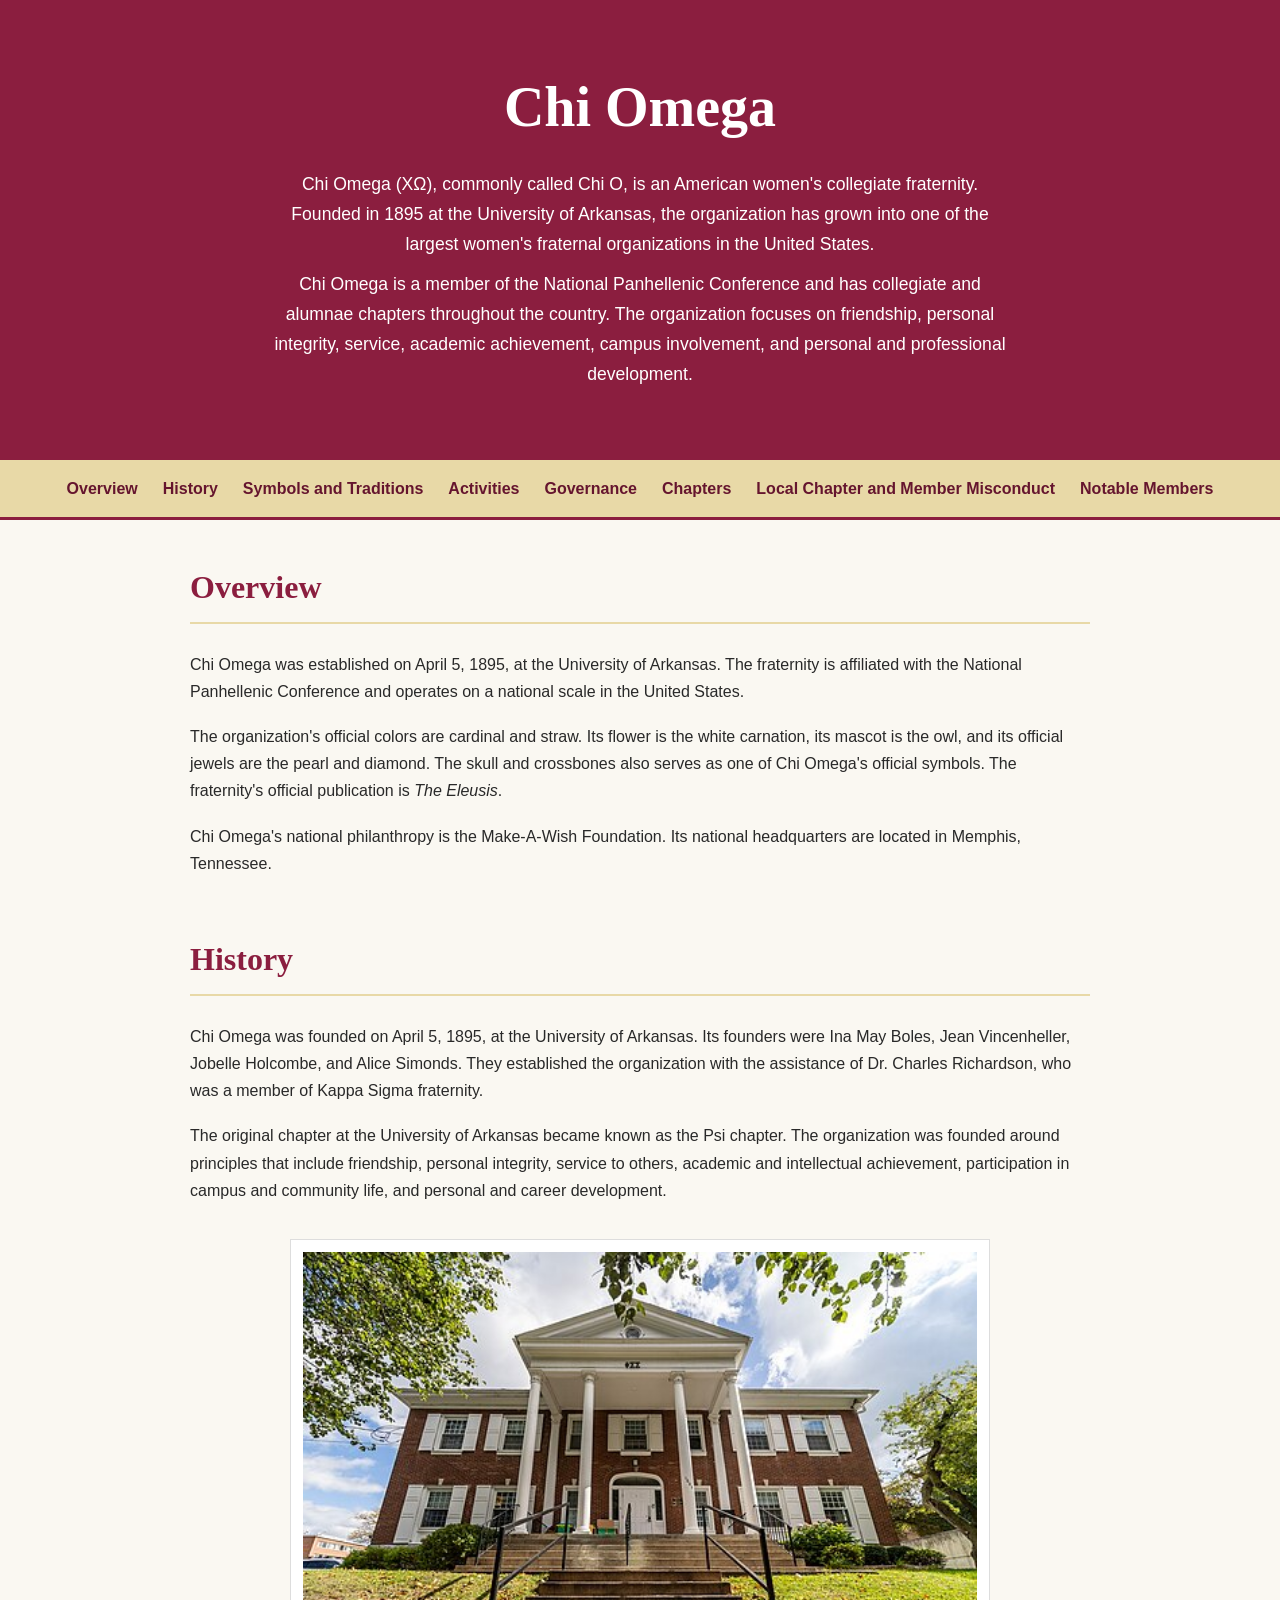
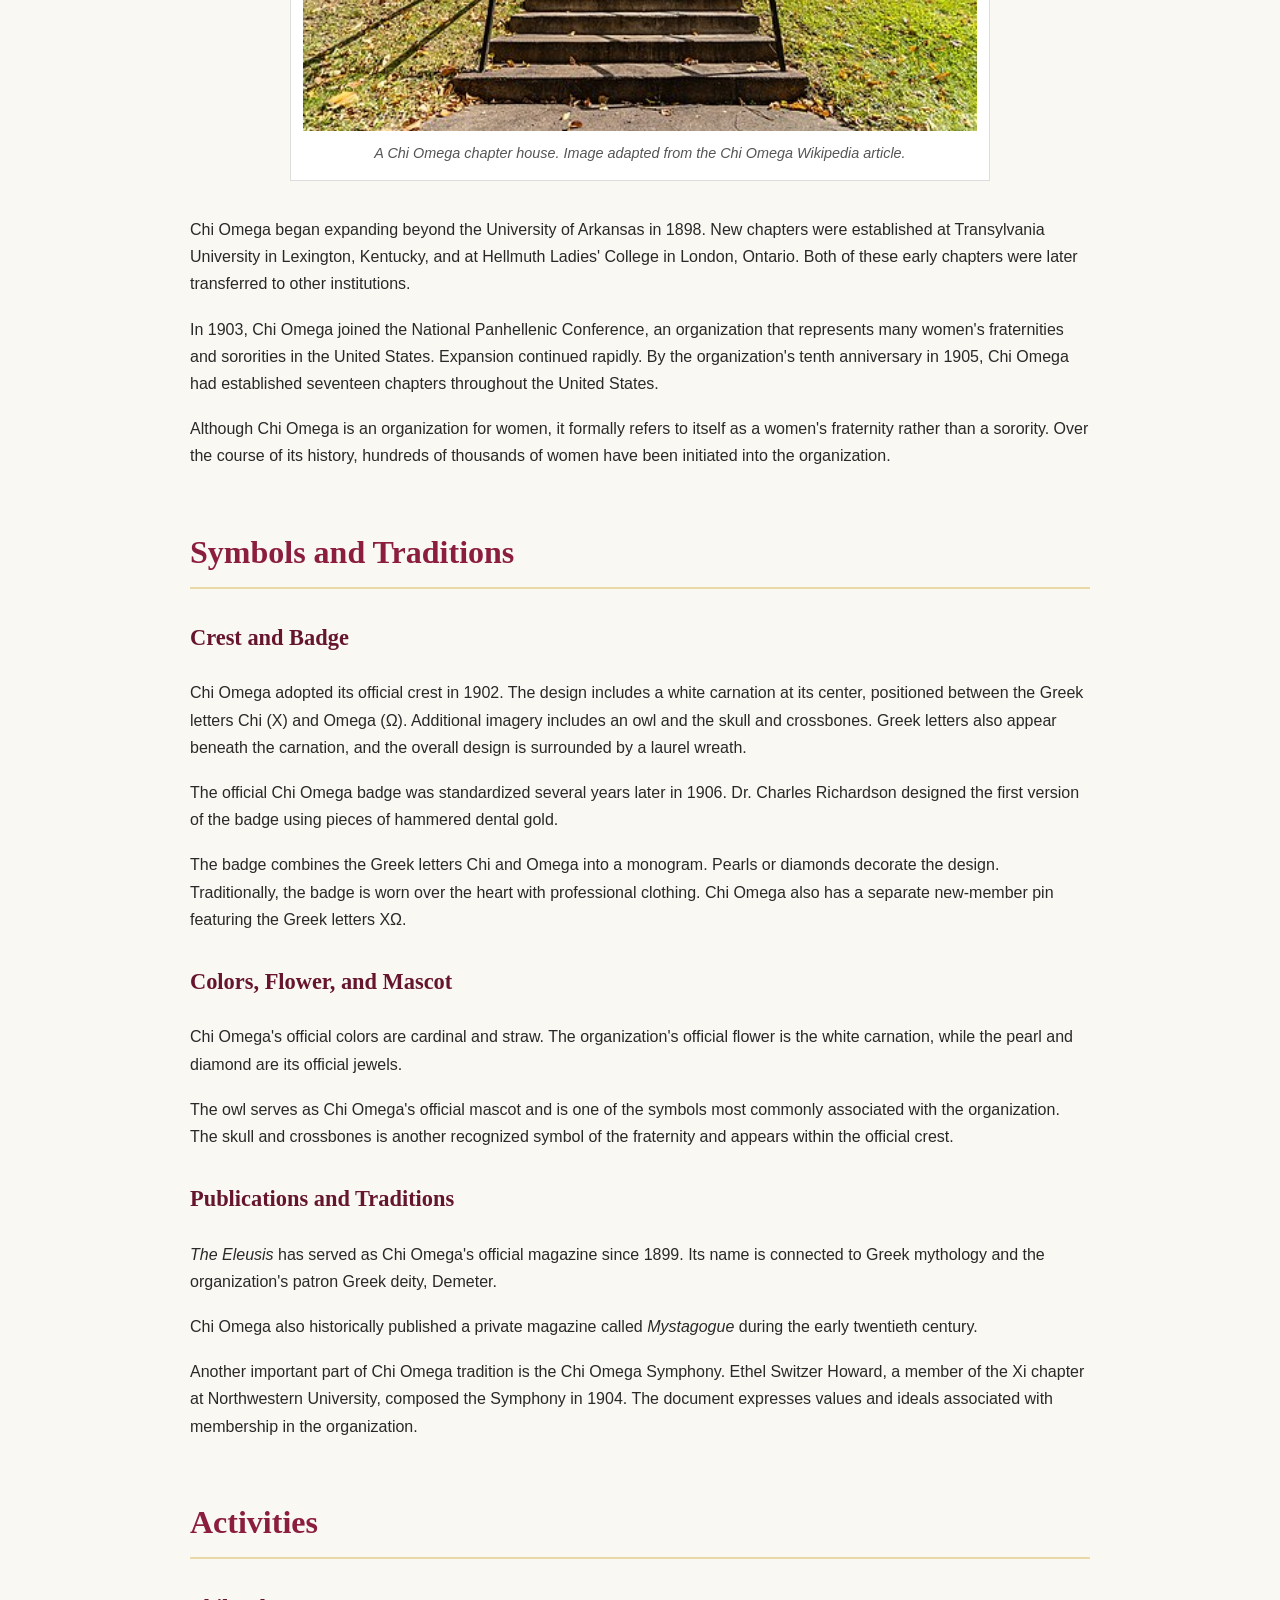
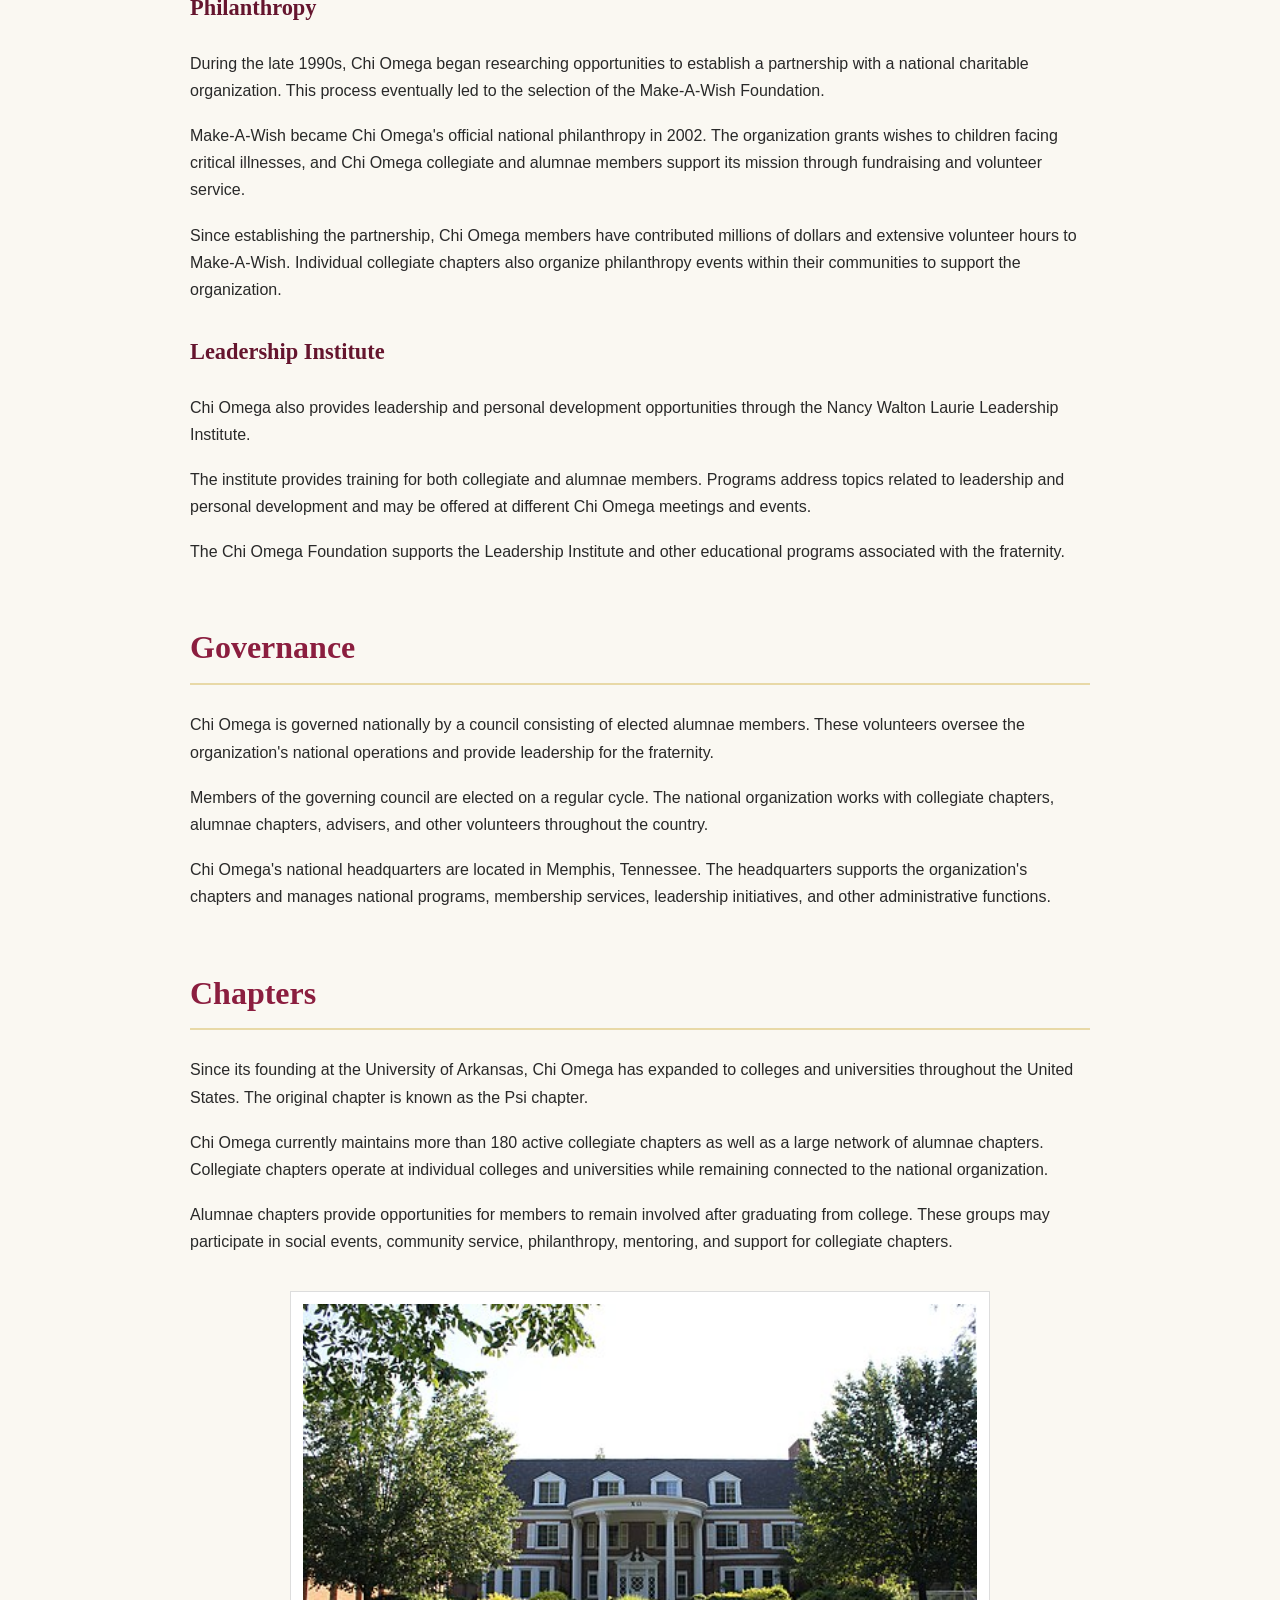
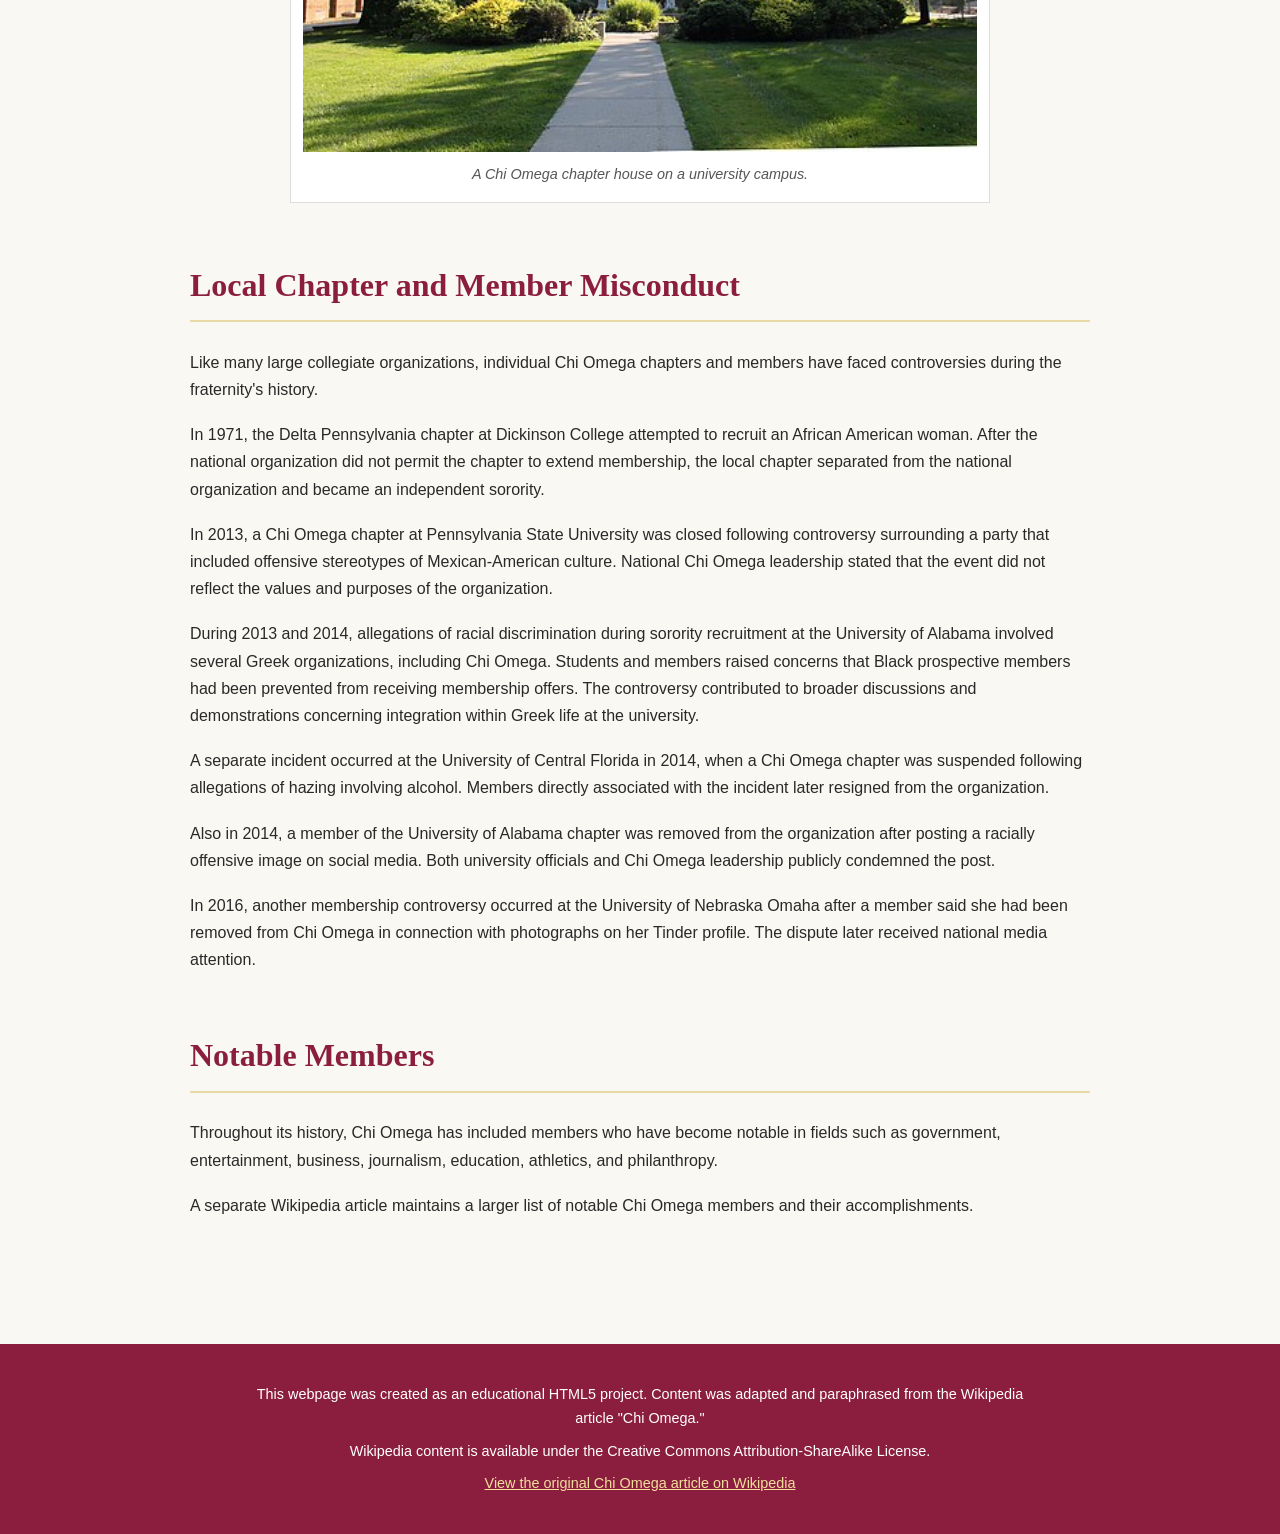
==== Wikipedia/wikipedia.html @ 3494bb2b "wikipedia assignment" ====
<!DOCTYPE html>
<html lang="en">

<head>
    <meta charset="UTF-8">
    <meta name="viewport" content="width=device-width, initial-scale=1.0">

    <title>Chi Omega</title>

    <link rel="stylesheet" href="style.css">
</head>

<body>

    <!-- Skip link for screen reader and keyboard users -->
    <a class="sr-only" href="#main-content">Skip to main content</a>

    <header>

        <h1>Chi Omega</h1>

        <p>
            Chi Omega (ΧΩ), commonly called Chi O, is an American women's
            collegiate fraternity. Founded in 1895 at the University of
            Arkansas, the organization has grown into one of the largest
            women's fraternal organizations in the United States.
        </p>

        <p>
            Chi Omega is a member of the National Panhellenic Conference and
            has collegiate and alumnae chapters throughout the country. The
            organization focuses on friendship, personal integrity, service,
            academic achievement, campus involvement, and personal and
            professional development.
        </p>

    </header>

    <nav aria-label="Article navigation">

        <h2 class="sr-only">Article Navigation</h2>

        <ul>
            <li><a href="#overview">Overview</a></li>
            <li><a href="#history">History</a></li>
            <li><a href="#symbols">Symbols and Traditions</a></li>
            <li><a href="#activities">Activities</a></li>
            <li><a href="#governance">Governance</a></li>
            <li><a href="#chapters">Chapters</a></li>
            <li><a href="#misconduct">Local Chapter and Member Misconduct</a></li>
            <li><a href="#members">Notable Members</a></li>
        </ul>

    </nav>

    <main id="main-content">

        <section id="overview">

            <h2>Overview</h2>

            <p>
                Chi Omega was established on April 5, 1895, at the University
                of Arkansas. The fraternity is affiliated with the National
                Panhellenic Conference and operates on a national scale in
                the United States.
            </p>

            <p>
                The organization's official colors are cardinal and straw.
                Its flower is the white carnation, its mascot is the owl, and
                its official jewels are the pearl and diamond. The skull and
                crossbones also serves as one of Chi Omega's official symbols.
                The fraternity's official publication is <cite>The Eleusis</cite>.
            </p>

            <p>
                Chi Omega's national philanthropy is the Make-A-Wish
                Foundation. Its national headquarters are located in Memphis,
                Tennessee.
            </p>

        </section>

        <section id="history">

            <h2>History</h2>

            <p>
                Chi Omega was founded on April 5, 1895, at the University of
                Arkansas. Its founders were Ina May Boles, Jean Vincenheller,
                Jobelle Holcombe, and Alice Simonds. They established the
                organization with the assistance of Dr. Charles Richardson,
                who was a member of Kappa Sigma fraternity.
            </p>

            <p>
                The original chapter at the University of Arkansas became
                known as the Psi chapter. The organization was founded around
                principles that include friendship, personal integrity,
                service to others, academic and intellectual achievement,
                participation in campus and community life, and personal and
                career development.
            </p>


            <figure>

                <img
                    src="images/Upsilon_Alpha_Chapter_House_at_Syracuse_University_(now_Phi_Sigma_Sigma).jpg"
                    alt="Historic Chi Omega chapter house">

                <figcaption>
                    A Chi Omega chapter house. Image adapted from the
                    Chi Omega Wikipedia article.
                </figcaption>

            </figure>


            <p>
                Chi Omega began expanding beyond the University of Arkansas
                in 1898. New chapters were established at Transylvania
                University in Lexington, Kentucky, and at Hellmuth Ladies'
                College in London, Ontario. Both of these early chapters were
                later transferred to other institutions.
            </p>

            <p>
                In 1903, Chi Omega joined the National Panhellenic Conference,
                an organization that represents many women's fraternities and
                sororities in the United States. Expansion continued rapidly.
                By the organization's tenth anniversary in 1905, Chi Omega had
                established seventeen chapters throughout the United States.
            </p>

            <p>
                Although Chi Omega is an organization for women, it formally
                refers to itself as a women's fraternity rather than a
                sorority. Over the course of its history, hundreds of
                thousands of women have been initiated into the organization.
            </p>

        </section>

        <section id="symbols">

            <h2>Symbols and Traditions</h2>


            <section>

                <h3>Crest and Badge</h3>

                <p>
                    Chi Omega adopted its official crest in 1902. The design
                    includes a white carnation at its center, positioned
                    between the Greek letters Chi (Χ) and Omega (Ω).
                    Additional imagery includes an owl and the skull and
                    crossbones. Greek letters also appear beneath the
                    carnation, and the overall design is surrounded by a
                    laurel wreath.
                </p>

                <p>
                    The official Chi Omega badge was standardized several
                    years later in 1906. Dr. Charles Richardson designed the
                    first version of the badge using pieces of hammered
                    dental gold.
                </p>

                <p>
                    The badge combines the Greek letters Chi and Omega into
                    a monogram. Pearls or diamonds decorate the design.
                    Traditionally, the badge is worn over the heart with
                    professional clothing. Chi Omega also has a separate
                    new-member pin featuring the Greek letters ΧΩ.
                </p>

            </section>


            <section>

                <h3>Colors, Flower, and Mascot</h3>

                <p>
                    Chi Omega's official colors are cardinal and straw.
                    The organization's official flower is the white
                    carnation, while the pearl and diamond are its official
                    jewels.
                </p>

                <p>
                    The owl serves as Chi Omega's official mascot and is one
                    of the symbols most commonly associated with the
                    organization. The skull and crossbones is another
                    recognized symbol of the fraternity and appears within
                    the official crest.
                </p>

            </section>


            <section>

                <h3>Publications and Traditions</h3>

                <p>
                    <cite>The Eleusis</cite> has served as Chi Omega's official
                    magazine since 1899. Its name is connected to Greek
                    mythology and the organization's patron Greek deity,
                    Demeter.
                </p>

                <p>
                    Chi Omega also historically published a private magazine
                    called <cite>Mystagogue</cite> during the early twentieth
                    century.
                </p>

                <p>
                    Another important part of Chi Omega tradition is the
                    Chi Omega Symphony. Ethel Switzer Howard, a member of the
                    Xi chapter at Northwestern University, composed the
                    Symphony in 1904. The document expresses values and ideals
                    associated with membership in the organization.
                </p>

            </section>

        </section>


        <section id="activities">

            <h2>Activities</h2>


            <section>

                <h3>Philanthropy</h3>

                <p>
                    During the late 1990s, Chi Omega began researching
                    opportunities to establish a partnership with a national
                    charitable organization. This process eventually led to
                    the selection of the Make-A-Wish Foundation.
                </p>

                <p>
                    Make-A-Wish became Chi Omega's official national
                    philanthropy in 2002. The organization grants wishes to
                    children facing critical illnesses, and Chi Omega
                    collegiate and alumnae members support its mission through
                    fundraising and volunteer service.
                </p>

                <p>
                    Since establishing the partnership, Chi Omega members have
                    contributed millions of dollars and extensive volunteer
                    hours to Make-A-Wish. Individual collegiate chapters also
                    organize philanthropy events within their communities to
                    support the organization.
                </p>

            </section>


            <section>

                <h3>Leadership Institute</h3>

                <p>
                    Chi Omega also provides leadership and personal
                    development opportunities through the Nancy Walton Laurie
                    Leadership Institute.
                </p>

                <p>
                    The institute provides training for both collegiate and
                    alumnae members. Programs address topics related to
                    leadership and personal development and may be offered at
                    different Chi Omega meetings and events.
                </p>

                <p>
                    The Chi Omega Foundation supports the Leadership
                    Institute and other educational programs associated with
                    the fraternity.
                </p>

            </section>

        </section>

        <section id="governance">

            <h2>Governance</h2>

            <p>
                Chi Omega is governed nationally by a council consisting of
                elected alumnae members. These volunteers oversee the
                organization's national operations and provide leadership
                for the fraternity.
            </p>

            <p>
                Members of the governing council are elected on a regular
                cycle. The national organization works with collegiate
                chapters, alumnae chapters, advisers, and other volunteers
                throughout the country.
            </p>

            <p>
                Chi Omega's national headquarters are located in Memphis,
                Tennessee. The headquarters supports the organization's
                chapters and manages national programs, membership services,
                leadership initiatives, and other administrative functions.
            </p>

        </section>

        <section id="chapters">

            <h2>Chapters</h2>

            <p>
                Since its founding at the University of Arkansas, Chi Omega
                has expanded to colleges and universities throughout the
                United States. The original chapter is known as the Psi
                chapter.
            </p>

            <p>
                Chi Omega currently maintains more than 180 active collegiate
                chapters as well as a large network of alumnae chapters.
                Collegiate chapters operate at individual colleges and
                universities while remaining connected to the national
                organization.
            </p>

            <p>
                Alumnae chapters provide opportunities for members to remain
                involved after graduating from college. These groups may
                participate in social events, community service,
                philanthropy, mentoring, and support for collegiate chapters.
            </p>

            <figure>

                <img
                    src="images/Chi_Omega_Fraternity_House,_1525_Washtenaw_Avenue,_Ann_Arbor,_Michigan_-_panoramio.jpg"
                    alt="Chi Omega chapter house on a university campus">

                <figcaption>
                    A Chi Omega chapter house on a university campus.
                </figcaption>

            </figure>

        </section>


        <section id="misconduct">

            <h2>Local Chapter and Member Misconduct</h2>

            <p>
                Like many large collegiate organizations, individual Chi
                Omega chapters and members have faced controversies during
                the fraternity's history.
            </p>

            <p>
                In 1971, the Delta Pennsylvania chapter at Dickinson College
                attempted to recruit an African American woman. After the
                national organization did not permit the chapter to extend
                membership, the local chapter separated from the national
                organization and became an independent sorority.
            </p>

            <p>
                In 2013, a Chi Omega chapter at Pennsylvania State University
                was closed following controversy surrounding a party that
                included offensive stereotypes of Mexican-American culture.
                National Chi Omega leadership stated that the event did not
                reflect the values and purposes of the organization.
            </p>

            <p>
                During 2013 and 2014, allegations of racial discrimination
                during sorority recruitment at the University of Alabama
                involved several Greek organizations, including Chi Omega.
                Students and members raised concerns that Black prospective
                members had been prevented from receiving membership offers.
                The controversy contributed to broader discussions and
                demonstrations concerning integration within Greek life at
                the university.
            </p>

            <p>
                A separate incident occurred at the University of Central
                Florida in 2014, when a Chi Omega chapter was suspended
                following allegations of hazing involving alcohol. Members
                directly associated with the incident later resigned from
                the organization.
            </p>

            <p>
                Also in 2014, a member of the University of Alabama chapter
                was removed from the organization after posting a racially
                offensive image on social media. Both university officials
                and Chi Omega leadership publicly condemned the post.
            </p>

            <p>
                In 2016, another membership controversy occurred at the
                University of Nebraska Omaha after a member said she had been
                removed from Chi Omega in connection with photographs on her
                Tinder profile. The dispute later received national media
                attention.
            </p>

        </section>

        <section id="members">

            <h2>Notable Members</h2>

            <p>
                Throughout its history, Chi Omega has included members who
                have become notable in fields such as government,
                entertainment, business, journalism, education, athletics,
                and philanthropy.
            </p>

            <p>
                A separate Wikipedia article maintains a larger list of
                notable Chi Omega members and their accomplishments.
            </p>

        </section>


    </main>

    <footer>

        <h2 class="sr-only">Sources and Attribution</h2>

        <p>
            This webpage was created as an educational HTML5 project.
            Content was adapted and paraphrased from the Wikipedia article
            "Chi Omega."
        </p>

        <p>
            Wikipedia content is available under the Creative Commons
            Attribution-ShareAlike License.
        </p>

        <p>
            <a href="https://en.wikipedia.org/wiki/Chi_Omega">
                View the original Chi Omega article on Wikipedia
            </a>
        </p>

    </footer>


</body>

</html>
---- Wikipedia/style.css ----
* {
    box-sizing: border-box;
}

html {
    scroll-behavior: smooth;
}

body {
    margin: 0;
    font-family: Arial, Helvetica, sans-serif;
    background-color: #faf8f2;
    color: #292929;
    line-height: 1.7;
}

.sr-only {
    border: 0;
    clip: rect(0, 0, 0, 0);
    height: 1px;
    margin: -1px;
    overflow: hidden;
    padding: 0;
    position: absolute;
    white-space: nowrap;
    width: 1px;
}

header {
    background-color: #8b1e3f;
    color: white;
    text-align: center;
    padding: 60px 20px;
}

header h1 {
    font-family: Georgia, "Times New Roman", serif;
    font-size: 3.5rem;
    margin: 0 0 15px;
}

header p {
    max-width: 750px;
    margin: 10px auto;
    font-size: 1.1rem;
}

nav {
    background-color: #e8d9a7;
    padding: 15px 20px;
    border-bottom: 3px solid #8b1e3f;
}

nav ul {
    list-style: none;
    padding: 0;
    margin: 0;
    display: flex;
    justify-content: center;
    flex-wrap: wrap;
    gap: 10px 25px;
}

nav a {
    color: #65152e;
    text-decoration: none;
    font-weight: bold;
}

nav a:hover,
nav a:focus {
    color: #000;
    text-decoration: underline;
}

main {
    max-width: 950px;
    margin: 0 auto;
    padding: 40px 25px;
}

main > section {
    margin-bottom: 55px;
}

h2 {
    font-family: Georgia, "Times New Roman", serif;
    color: #8b1e3f;
    font-size: 2rem;
    border-bottom: 2px solid #e8d9a7;
    padding-bottom: 8px;
    margin-top: 0;
}

h3 {
    font-family: Georgia, "Times New Roman", serif;
    color: #65152e;
    font-size: 1.4rem;
    margin-top: 30px;
}

p {
    margin-bottom: 18px;
}

section section {
    margin-top: 30px;
}

figure {
    max-width: 700px;
    margin: 35px auto;
    padding: 12px;
    background-color: white;
    border: 1px solid #ddd;
}

figure img {
    display: block;
    width: 100%;
    height: auto;
}

figcaption {
    font-size: 0.9rem;
    color: #555;
    text-align: center;
    padding: 10px 5px 3px;
    font-style: italic;
}

main a {
    color: #8b1e3f;
}

main a:hover,
main a:focus {
    color: #65152e;
    text-decoration: none;
}

footer {
    background-color: #8b1e3f;
    color: white;
    text-align: center;
    padding: 30px 20px;
    margin-top: 30px;
}

footer p {
    max-width: 800px;
    margin: 8px auto;
    font-size: 0.9rem;
}

footer a {
    color: #f2df9b;
}

footer a:hover,
footer a:focus {
    color: white;
}

a:focus {
    outline: 3px solid #000;
    outline-offset: 3px;
}

.sr-only:focus {
    clip: auto;
    height: auto;
    width: auto;
    margin: 0;
    overflow: visible;
    position: fixed;
    top: 10px;
    left: 10px;
    padding: 10px 15px;
    background-color: white;
    color: #8b1e3f;
    font-weight: bold;
    z-index: 1000;
}

@media (max-width: 700px) {

    header {
        padding: 40px 20px;
    }

    header h1 {
        font-size: 2.5rem;
    }

    nav ul {
        flex-direction: column;
        align-items: center;
        gap: 8px;
    }

    main {
        padding: 30px 18px;
    }

    h2 {
        font-size: 1.7rem;
    }

    h3 {
        font-size: 1.25rem;
    }

}
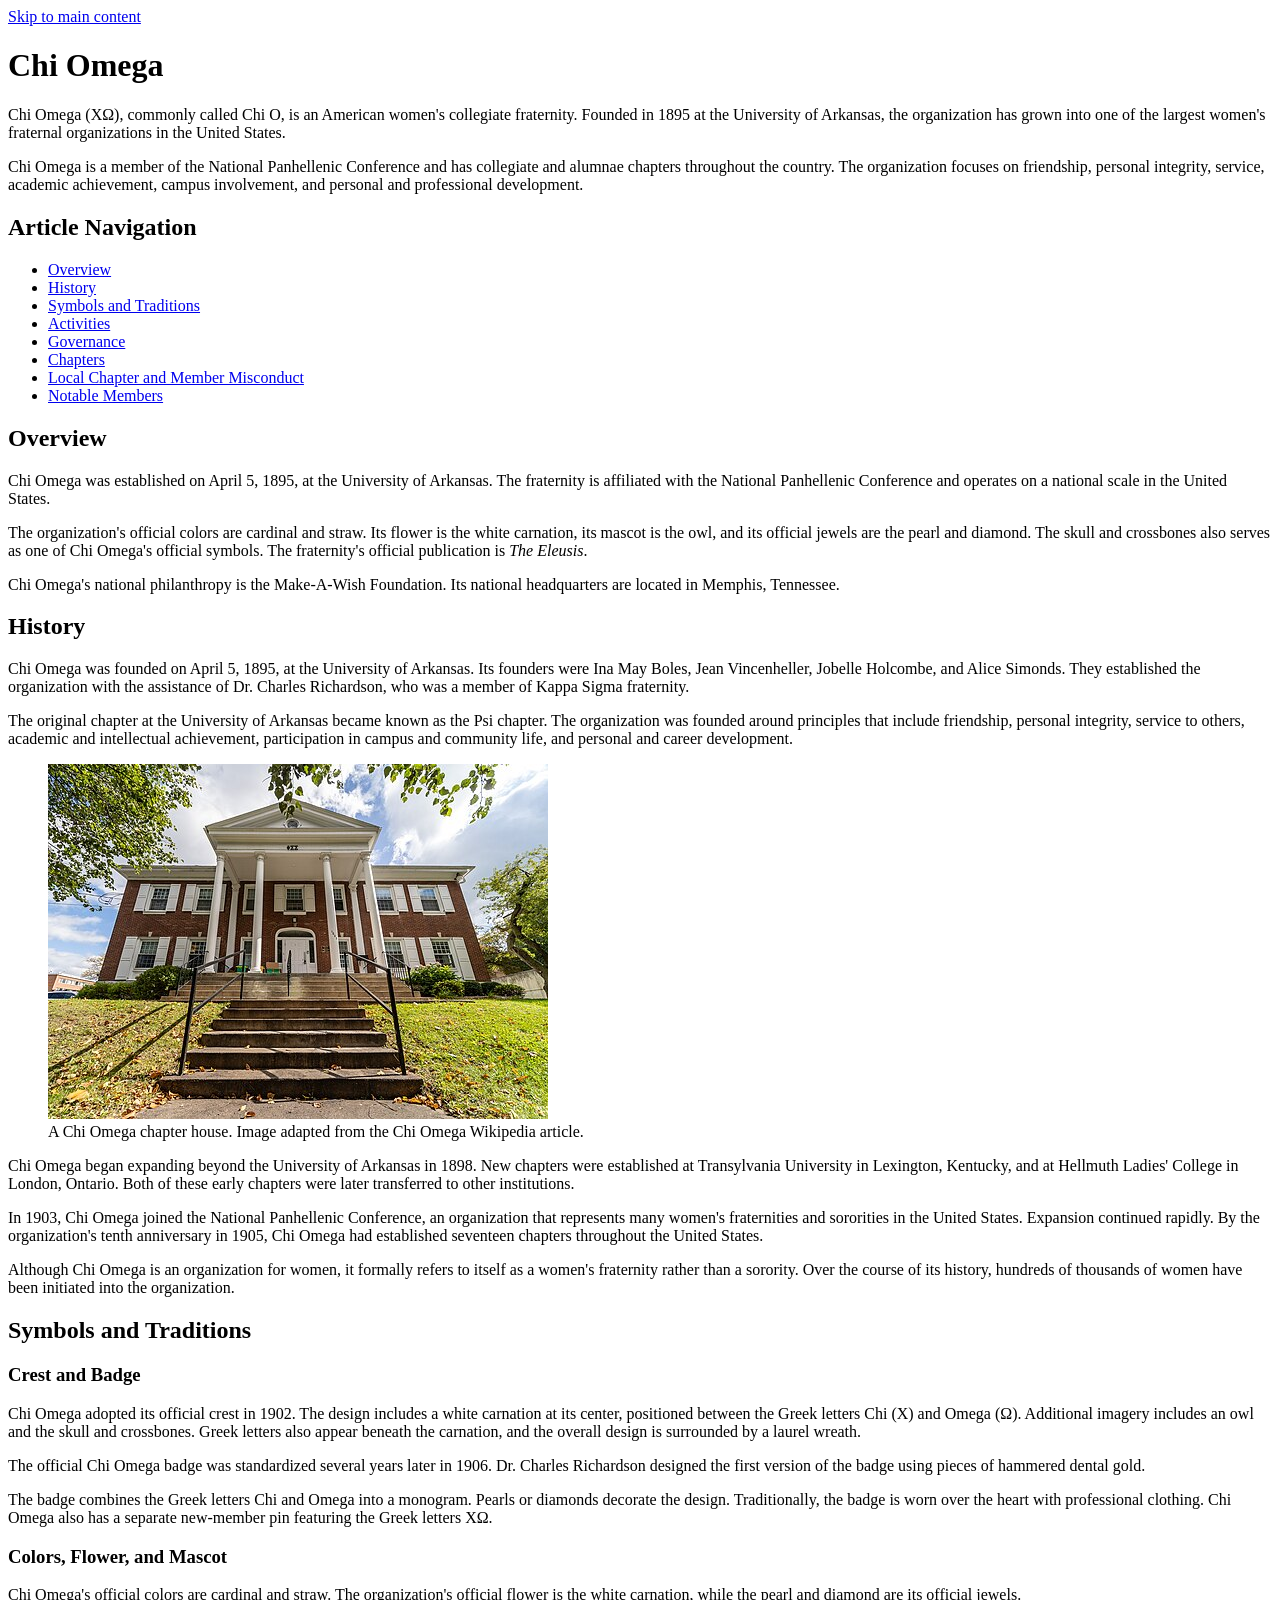
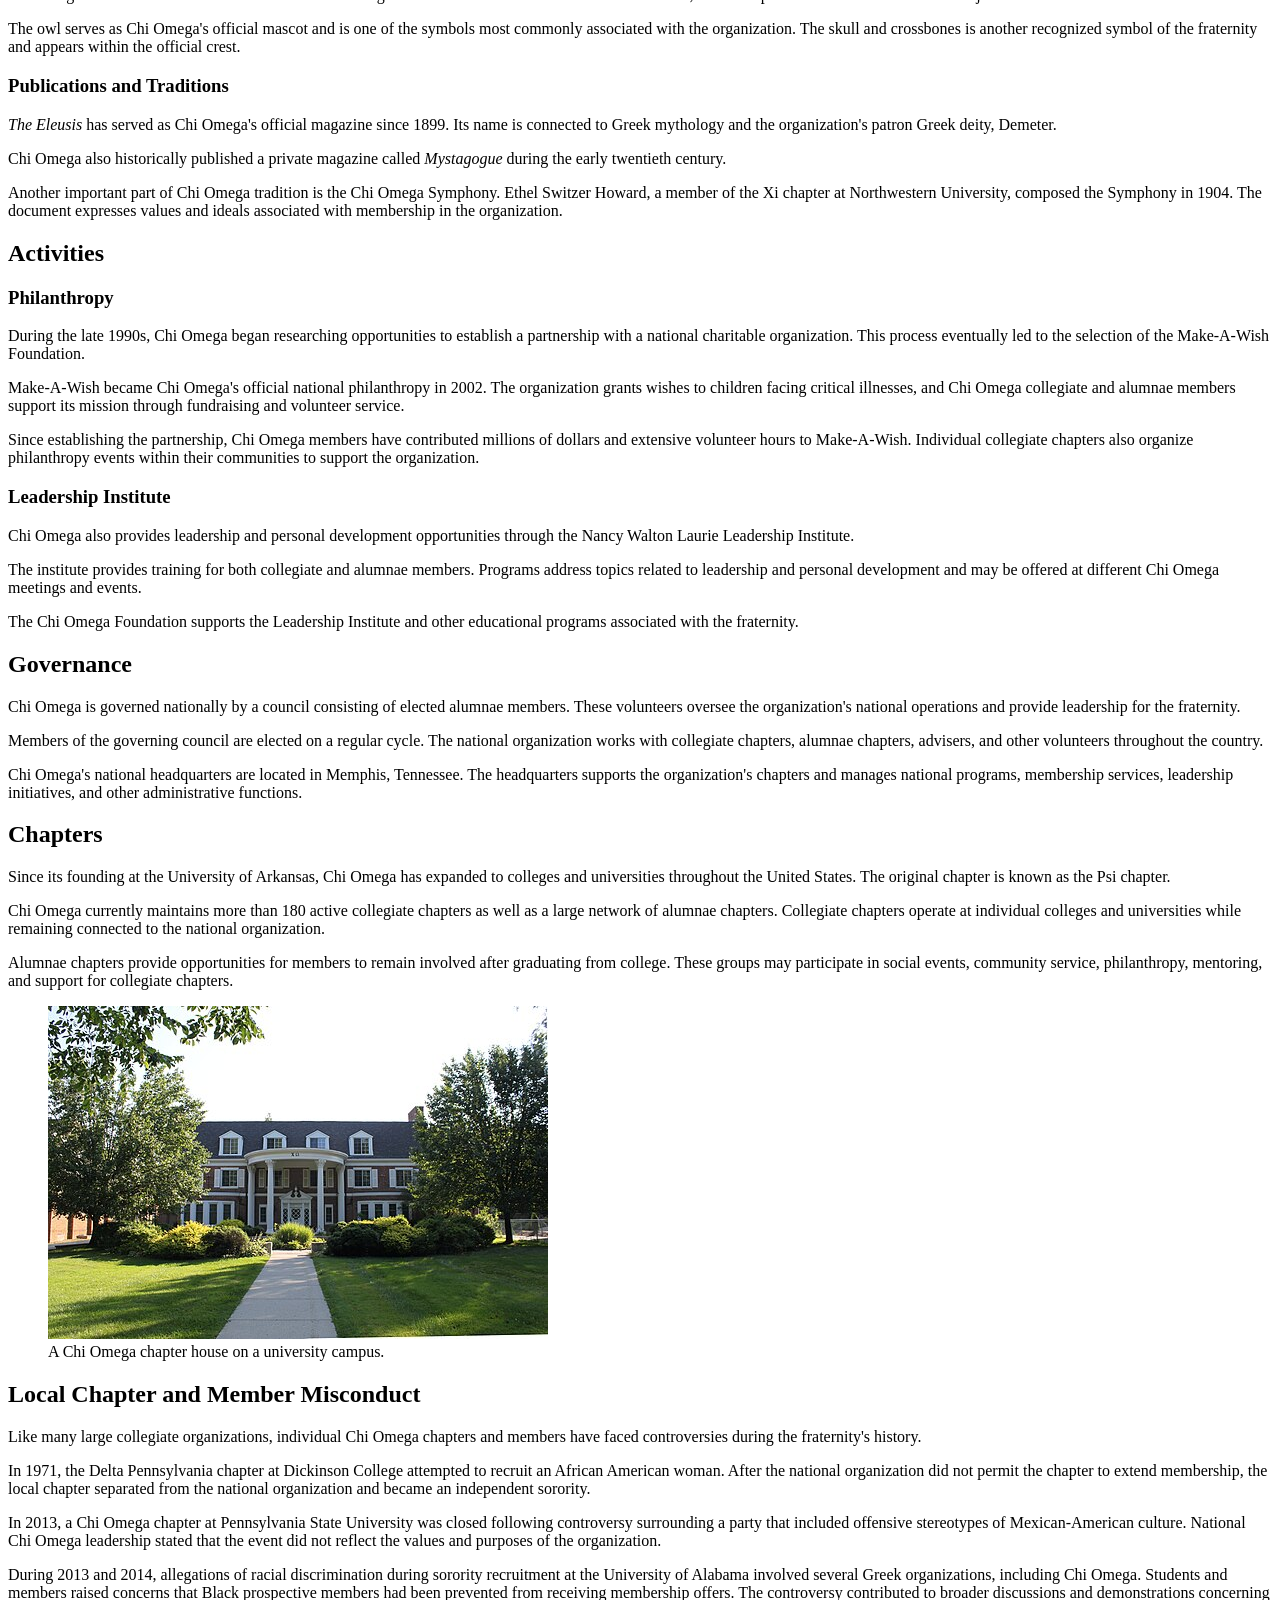
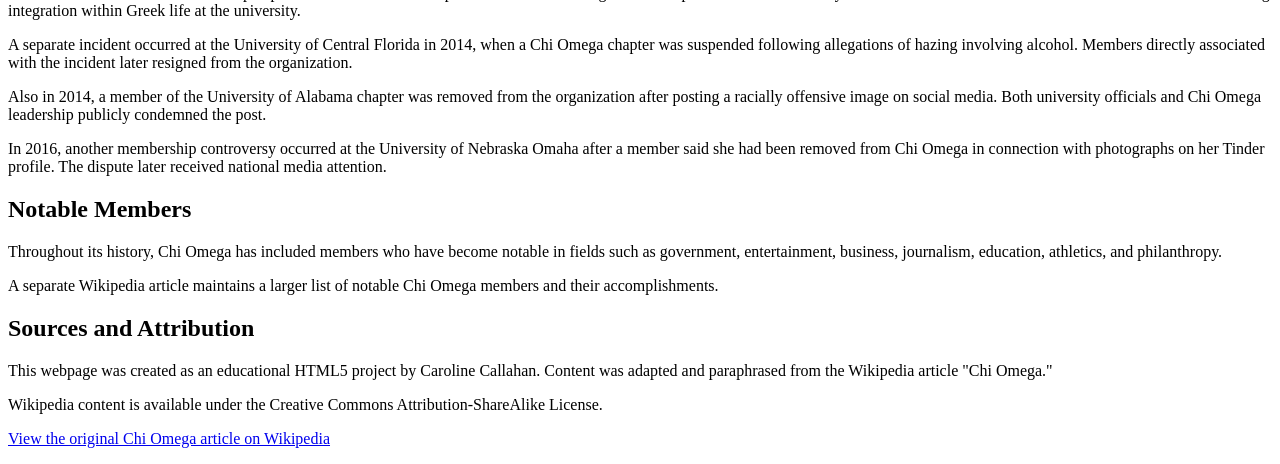
==== commit 7e466411: "Update wikipedia.html" ====
--- a/Wikipedia/wikipedia.html
+++ b/Wikipedia/wikipedia.html
@@ -7,7 +7,7 @@
 
     <title>Chi Omega</title>
 
-    <link rel="stylesheet" href="style.css">
+    <!-- <link rel="stylesheet" href="style.css"> -->
 </head>
 
 <body>
@@ -450,7 +450,7 @@
         <h2 class="sr-only">Sources and Attribution</h2>
 
         <p>
-            This webpage was created as an educational HTML5 project.
+            This webpage was created as an educational HTML5 project by Caroline Callahan.
             Content was adapted and paraphrased from the Wikipedia article
             "Chi Omega."
         </p>
